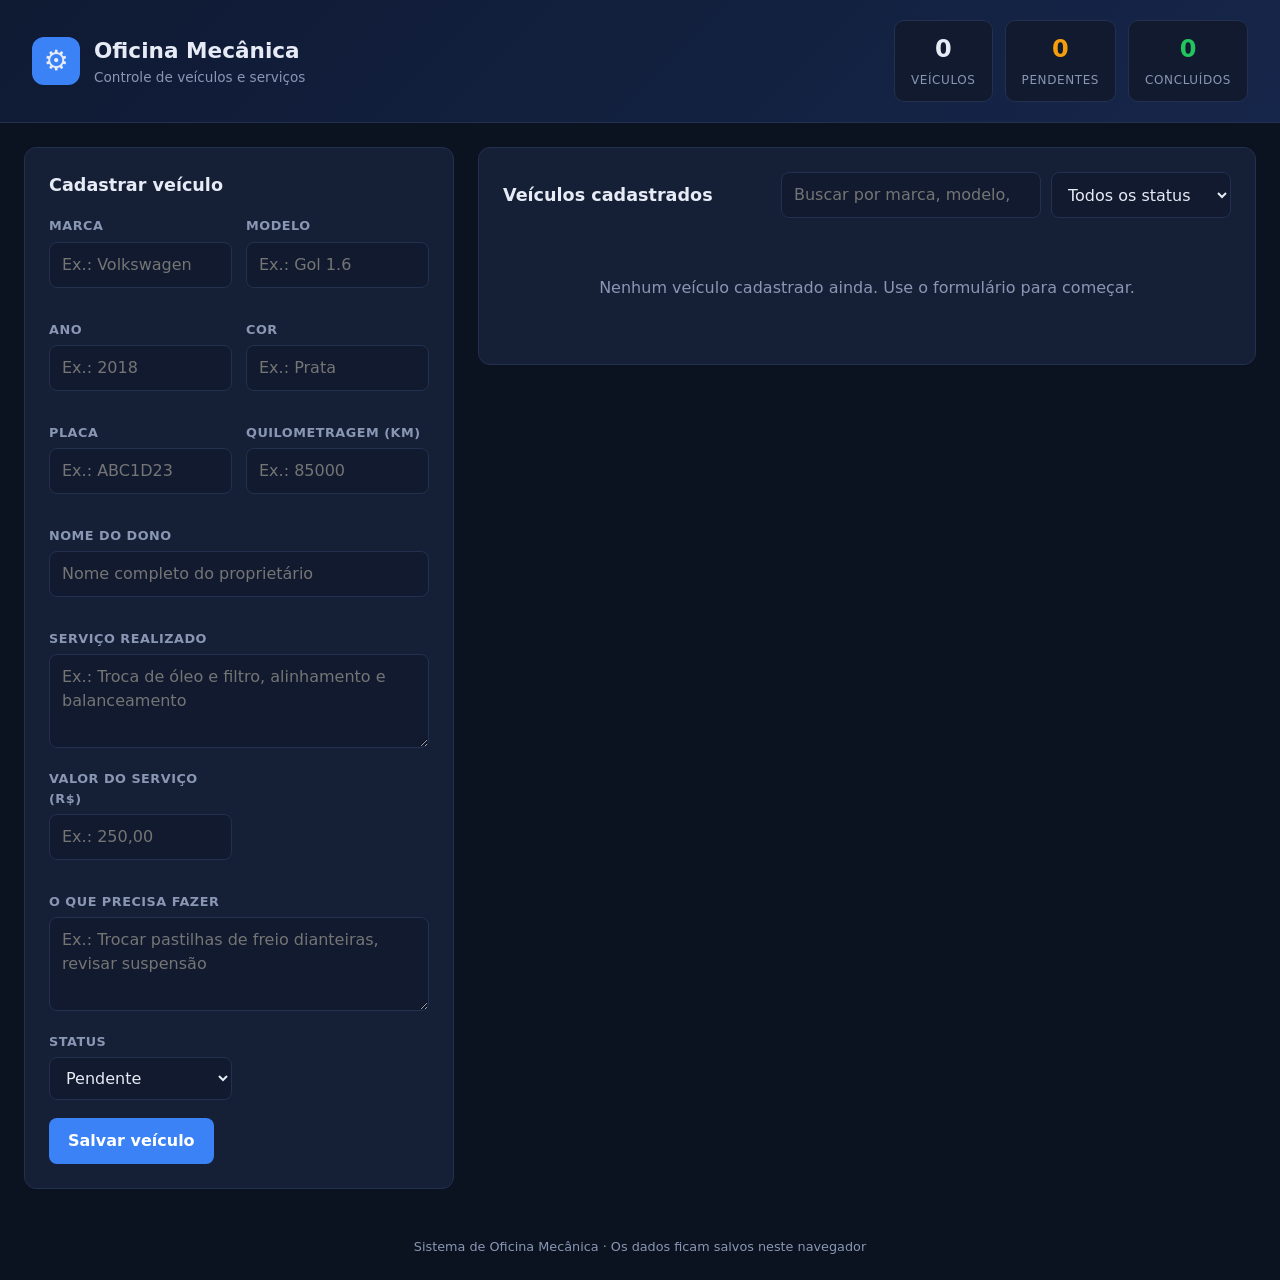
==== Auto_Repair_Shop/index.html @ dbc44ff7 "feat: initialize Auto Repair Shop project with HTML, CSS, and JavaScript - Add index.html for the ma" ====
<!DOCTYPE html>
<html lang="pt-BR">
<head>
  <meta charset="UTF-8">
  <meta name="viewport" content="width=device-width, initial-scale=1.0">
  <title>Oficina Mecânica - Gestão de Veículos</title>
  <link rel="stylesheet" href="style.css">
</head>
<body>
  <header class="topbar">
    <div class="brand">
      <span class="brand-icon" aria-hidden="true">&#9881;</span>
      <div>
        <h1>Oficina Mecânica</h1>
        <p>Controle de veículos e serviços</p>
      </div>
    </div>
    <div class="stats">
      <div class="stat">
        <span class="stat-value" id="statTotal">0</span>
        <span class="stat-label">Veículos</span>
      </div>
      <div class="stat">
        <span class="stat-value pending" id="statPendentes">0</span>
        <span class="stat-label">Pendentes</span>
      </div>
      <div class="stat">
        <span class="stat-value done" id="statConcluidos">0</span>
        <span class="stat-label">Concluídos</span>
      </div>
    </div>
  </header>

  <main class="layout">
    <section class="card form-card">
      <h2 id="formTitle">Cadastrar veículo</h2>
      <form id="veiculoForm" novalidate>
        <input type="hidden" id="veiculoId">

        <div class="grid">
          <div class="field">
            <label for="marca">Marca</label>
            <input type="text" id="marca" placeholder="Ex.: Volkswagen" maxlength="40" required>
            <small class="error" id="erro-marca"></small>
          </div>

          <div class="field">
            <label for="modelo">Modelo</label>
            <input type="text" id="modelo" placeholder="Ex.: Gol 1.6" maxlength="40" required>
            <small class="error" id="erro-modelo"></small>
          </div>

          <div class="field">
            <label for="ano">Ano</label>
            <input type="number" id="ano" placeholder="Ex.: 2018" min="1900" required>
            <small class="error" id="erro-ano"></small>
          </div>

          <div class="field">
            <label for="cor">Cor</label>
            <input type="text" id="cor" placeholder="Ex.: Prata" maxlength="30" required>
            <small class="error" id="erro-cor"></small>
          </div>

          <div class="field">
            <label for="placa">Placa</label>
            <input type="text" id="placa" placeholder="Ex.: ABC1D23" maxlength="8" required>
            <small class="error" id="erro-placa"></small>
          </div>

          <div class="field">
            <label for="quilometragem">Quilometragem (km)</label>
            <input type="number" id="quilometragem" placeholder="Ex.: 85000" min="0" step="1" required>
            <small class="error" id="erro-quilometragem"></small>
          </div>

          <div class="field span-2">
            <label for="dono">Nome do dono</label>
            <input type="text" id="dono" placeholder="Nome completo do proprietário" maxlength="80" required>
            <small class="error" id="erro-dono"></small>
          </div>

          <div class="field span-2">
            <label for="servicoRealizado">Serviço realizado</label>
            <textarea id="servicoRealizado" rows="3" placeholder="Ex.: Troca de óleo e filtro, alinhamento e balanceamento" maxlength="500"></textarea>
          </div>

          <div class="field">
            <label for="valorServico">Valor do serviço (R$)</label>
            <input type="number" id="valorServico" placeholder="Ex.: 250,00" min="0" step="0.01" required>
            <small class="error" id="erro-valorServico"></small>
          </div>

          <div class="field span-2">
            <label for="precisaFazer">O que precisa fazer</label>
            <textarea id="precisaFazer" rows="3" placeholder="Ex.: Trocar pastilhas de freio dianteiras, revisar suspensão" maxlength="500"></textarea>
          </div>

          <div class="field">
            <label for="status">Status</label>
            <select id="status">
              <option value="pendente">Pendente</option>
              <option value="andamento">Em andamento</option>
              <option value="concluido">Concluído</option>
            </select>
          </div>
        </div>

        <div class="actions">
          <button type="submit" class="btn primary" id="btnSalvar">Salvar veículo</button>
          <button type="button" class="btn ghost" id="btnCancelar" hidden>Cancelar edição</button>
        </div>
      </form>
    </section>

    <section class="card list-card">
      <div class="list-header">
        <h2>Veículos cadastrados</h2>
        <div class="filters">
          <input type="search" id="busca" placeholder="Buscar por marca, modelo, dono...">
          <select id="filtroStatus" aria-label="Filtrar por status">
            <option value="todos">Todos os status</option>
            <option value="pendente">Pendente</option>
            <option value="andamento">Em andamento</option>
            <option value="concluido">Concluído</option>
          </select>
        </div>
      </div>

      <div id="lista" class="lista" aria-live="polite"></div>
    </section>
  </main>

  <section id="ordemImpressao" class="ordem-impressao" aria-hidden="true"></section>

  <footer class="footer">
    Sistema de Oficina Mecânica &middot; Os dados ficam salvos neste navegador
  </footer>

  <script src="app.js"></script>
</body>
</html>
---- Auto_Repair_Shop/style.css ----
:root {
  --bg: #0b1220;
  --bg-soft: #111a2e;
  --card: #151f36;
  --card-border: #23304f;
  --text: #e6ebf5;
  --muted: #8a97b4;
  --accent: #3b82f6;
  --accent-hover: #2563eb;
  --danger: #ef4444;
  --pending: #f59e0b;
  --progress: #38bdf8;
  --done: #22c55e;
  --radius: 12px;
}

* {
  box-sizing: border-box;
  margin: 0;
  padding: 0;
}

body {
  font-family: "Segoe UI", system-ui, -apple-system, Roboto, Arial, sans-serif;
  background: var(--bg);
  color: var(--text);
  min-height: 100vh;
  line-height: 1.5;
}

/* Topbar */
.topbar {
  display: flex;
  align-items: center;
  justify-content: space-between;
  flex-wrap: wrap;
  gap: 16px;
  padding: 20px 32px;
  background: linear-gradient(135deg, #0f1a33, #16264a);
  border-bottom: 1px solid var(--card-border);
}

.brand {
  display: flex;
  align-items: center;
  gap: 14px;
}

.brand-icon {
  display: grid;
  place-items: center;
  width: 48px;
  height: 48px;
  font-size: 28px;
  background: var(--accent);
  border-radius: 12px;
}

.brand h1 {
  font-size: 1.35rem;
}

.brand p {
  color: var(--muted);
  font-size: 0.85rem;
}

.stats {
  display: flex;
  gap: 12px;
}

.stat {
  min-width: 96px;
  padding: 10px 16px;
  text-align: center;
  background: var(--bg-soft);
  border: 1px solid var(--card-border);
  border-radius: 10px;
}

.stat-value {
  display: block;
  font-size: 1.5rem;
  font-weight: 700;
}

.stat-value.pending { color: var(--pending); }
.stat-value.done { color: var(--done); }

.stat-label {
  color: var(--muted);
  font-size: 0.75rem;
  text-transform: uppercase;
  letter-spacing: 0.05em;
}

/* Layout */
.layout {
  display: grid;
  grid-template-columns: minmax(320px, 430px) 1fr;
  gap: 24px;
  max-width: 1300px;
  margin: 24px auto;
  padding: 0 24px;
  align-items: start;
}

.card {
  background: var(--card);
  border: 1px solid var(--card-border);
  border-radius: var(--radius);
  padding: 24px;
}

.card h2 {
  font-size: 1.1rem;
  margin-bottom: 18px;
}

.form-card {
  position: sticky;
  top: 16px;
}

/* Form */
.grid {
  display: grid;
  grid-template-columns: 1fr 1fr;
  gap: 14px;
}

.span-2 {
  grid-column: span 2;
}

.field label {
  display: block;
  margin-bottom: 6px;
  color: var(--muted);
  font-size: 0.8rem;
  font-weight: 600;
  text-transform: uppercase;
  letter-spacing: 0.04em;
}

input,
select,
textarea {
  width: 100%;
  padding: 10px 12px;
  font: inherit;
  color: var(--text);
  background: var(--bg-soft);
  border: 1px solid var(--card-border);
  border-radius: 8px;
  outline: none;
  transition: border-color 0.15s, box-shadow 0.15s;
}

textarea {
  resize: vertical;
}

input:focus,
select:focus,
textarea:focus {
  border-color: var(--accent);
  box-shadow: 0 0 0 3px rgba(59, 130, 246, 0.25);
}

input.invalid {
  border-color: var(--danger);
}

.error {
  display: block;
  min-height: 14px;
  margin-top: 4px;
  color: var(--danger);
  font-size: 0.75rem;
}

.actions {
  display: flex;
  gap: 10px;
  margin-top: 18px;
}

.btn {
  padding: 10px 18px;
  font: inherit;
  font-weight: 600;
  border: 1px solid transparent;
  border-radius: 8px;
  cursor: pointer;
  transition: background 0.15s, border-color 0.15s;
}

.btn.primary {
  color: #fff;
  background: var(--accent);
}

.btn.primary:hover {
  background: var(--accent-hover);
}

.btn.ghost {
  color: var(--text);
  background: transparent;
  border-color: var(--card-border);
}

.btn.ghost:hover {
  background: var(--bg-soft);
}

.btn.small {
  padding: 6px 12px;
  font-size: 0.8rem;
}

.btn.danger {
  color: var(--danger);
  background: transparent;
  border-color: rgba(239, 68, 68, 0.4);
}

.btn.danger:hover {
  background: rgba(239, 68, 68, 0.12);
}

/* Lista */
.list-header {
  display: flex;
  align-items: center;
  justify-content: space-between;
  flex-wrap: wrap;
  gap: 12px;
  margin-bottom: 18px;
}

.list-header h2 {
  margin-bottom: 0;
}

.filters {
  display: flex;
  gap: 10px;
  flex: 1;
  justify-content: flex-end;
  min-width: 260px;
}

.filters input {
  max-width: 260px;
}

.filters select {
  max-width: 180px;
}

.lista {
  display: grid;
  gap: 14px;
}

.vehicle {
  padding: 18px;
  background: var(--bg-soft);
  border: 1px solid var(--card-border);
  border-left: 4px solid var(--pending);
  border-radius: 10px;
}

.vehicle.andamento { border-left-color: var(--progress); }
.vehicle.concluido { border-left-color: var(--done); }

.vehicle-head {
  display: flex;
  align-items: flex-start;
  justify-content: space-between;
  gap: 12px;
  margin-bottom: 12px;
}

.vehicle-title {
  font-size: 1.05rem;
  font-weight: 700;
}

.vehicle-owner {
  color: var(--muted);
  font-size: 0.85rem;
}

.badge {
  padding: 4px 10px;
  font-size: 0.72rem;
  font-weight: 700;
  text-transform: uppercase;
  letter-spacing: 0.05em;
  white-space: nowrap;
  border-radius: 999px;
}

.badge.pendente { color: var(--pending); background: rgba(245, 158, 11, 0.15); }
.badge.andamento { color: var(--progress); background: rgba(56, 189, 248, 0.15); }
.badge.concluido { color: var(--done); background: rgba(34, 197, 94, 0.15); }

.chips {
  display: flex;
  flex-wrap: wrap;
  gap: 8px;
  margin-bottom: 12px;
}

.chip {
  padding: 3px 10px;
  color: var(--muted);
  font-size: 0.78rem;
  background: var(--card);
  border: 1px solid var(--card-border);
  border-radius: 6px;
}

.chip strong {
  color: var(--text);
}

.info {
  margin-bottom: 10px;
}

.info h3 {
  margin-bottom: 2px;
  color: var(--muted);
  font-size: 0.72rem;
  text-transform: uppercase;
  letter-spacing: 0.05em;
}

.info p {
  font-size: 0.9rem;
  white-space: pre-wrap;
  word-break: break-word;
}

.info p.empty {
  color: var(--muted);
  font-style: italic;
}

.vehicle-actions {
  display: flex;
  flex-wrap: wrap;
  gap: 8px;
  margin-top: 12px;
}

.vazio {
  padding: 40px 16px;
  color: var(--muted);
  text-align: center;
}

.footer {
  padding: 24px;
  color: var(--muted);
  font-size: 0.8rem;
  text-align: center;
}

.ordem-impressao {
  display: none;
}

/* Responsivo */
@media (max-width: 900px) {
  .layout {
    grid-template-columns: 1fr;
  }

  .form-card {
    position: static;
  }

  .topbar {
    padding: 16px;
  }

  .filters {
    justify-content: stretch;
  }

  .filters input,
  .filters select {
    max-width: none;
  }
}

@media (max-width: 480px) {
  .grid {
    grid-template-columns: 1fr;
  }

  .span-2 {
    grid-column: span 1;
  }

  .stats {
    width: 100%;
  }

  .stat {
    flex: 1;
    min-width: 0;
  }
}

@media print {
  body {
    min-height: 0;
    color: #111;
    background: #fff;
  }

  body > * {
    display: none !important;
  }

  #ordemImpressao {
    display: block !important;
    padding: 12mm;
    color: #111;
    font-family: Arial, sans-serif;
  }

  #ordemImpressao h1 {
    margin-bottom: 4px;
    text-align: center;
    font-size: 24px;
  }

  #ordemImpressao h2 {
    margin-bottom: 12px;
    font-size: 16px;
  }

  .ordem-numero {
    margin-bottom: 24px;
    text-align: center;
  }

  .ordem-secao {
    margin-bottom: 24px;
  }

  .ordem-grid {
    display: grid;
    grid-template-columns: 1fr 1fr;
    gap: 12px;
  }

  .ordem-campo {
    display: flex;
    flex-direction: column;
    gap: 4px;
    padding-bottom: 6px;
    border-bottom: 1px solid #bbb;
  }

  .ordem-secao .info {
    margin-bottom: 14px;
  }

  .ordem-secao .info h3 {
    color: #444;
  }

  .ordem-valor {
    margin: 18px 0 8px;
    font-size: 18px;
    font-weight: 700;
  }

  .ordem-assinaturas {
    display: grid;
    grid-template-columns: 1fr 1fr;
    gap: 24px;
    margin-top: 72px;
    text-align: center;
    white-space: pre-line;
  }
}
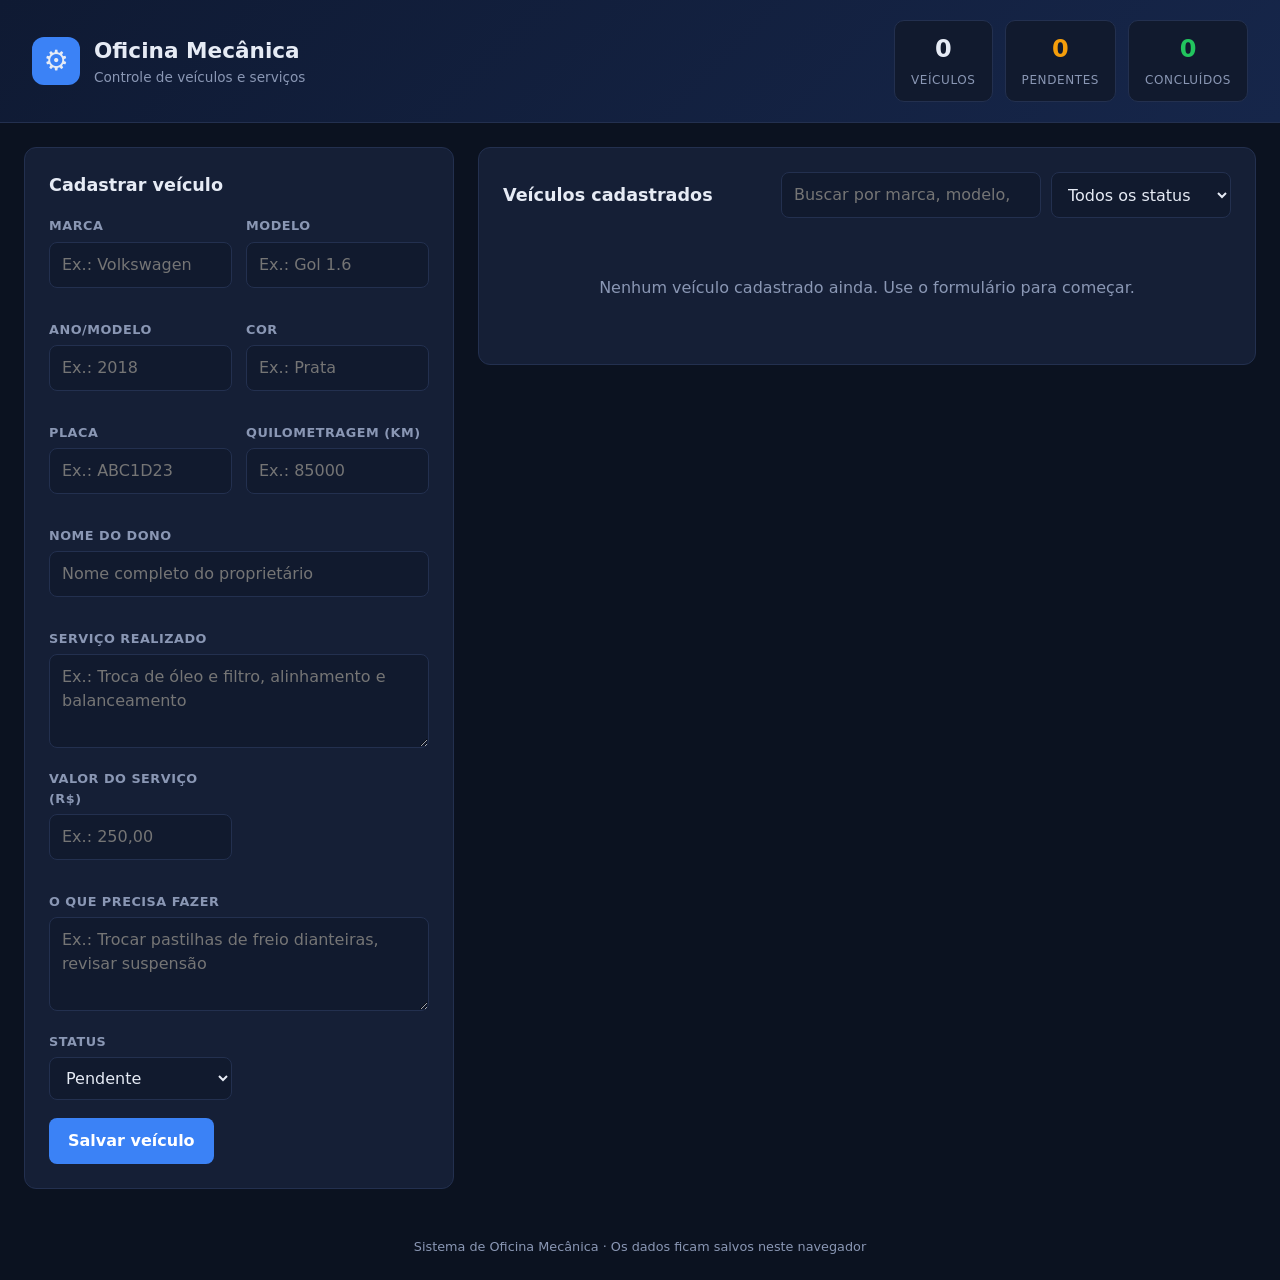
==== commit 61d11e3d: "adiciona rótulo "Ano/Modelo" ao campo de entrada do ano no formulário" ====
--- a/Auto_Repair_Shop/index.html
+++ b/Auto_Repair_Shop/index.html
@@ -51,7 +51,7 @@
           </div>
 
           <div class="field">
-            <label for="ano">Ano</label>
+            <label for="ano">Ano/Modelo</label>
             <input type="number" id="ano" placeholder="Ex.: 2018" min="1900" required>
             <small class="error" id="erro-ano"></small>
           </div>
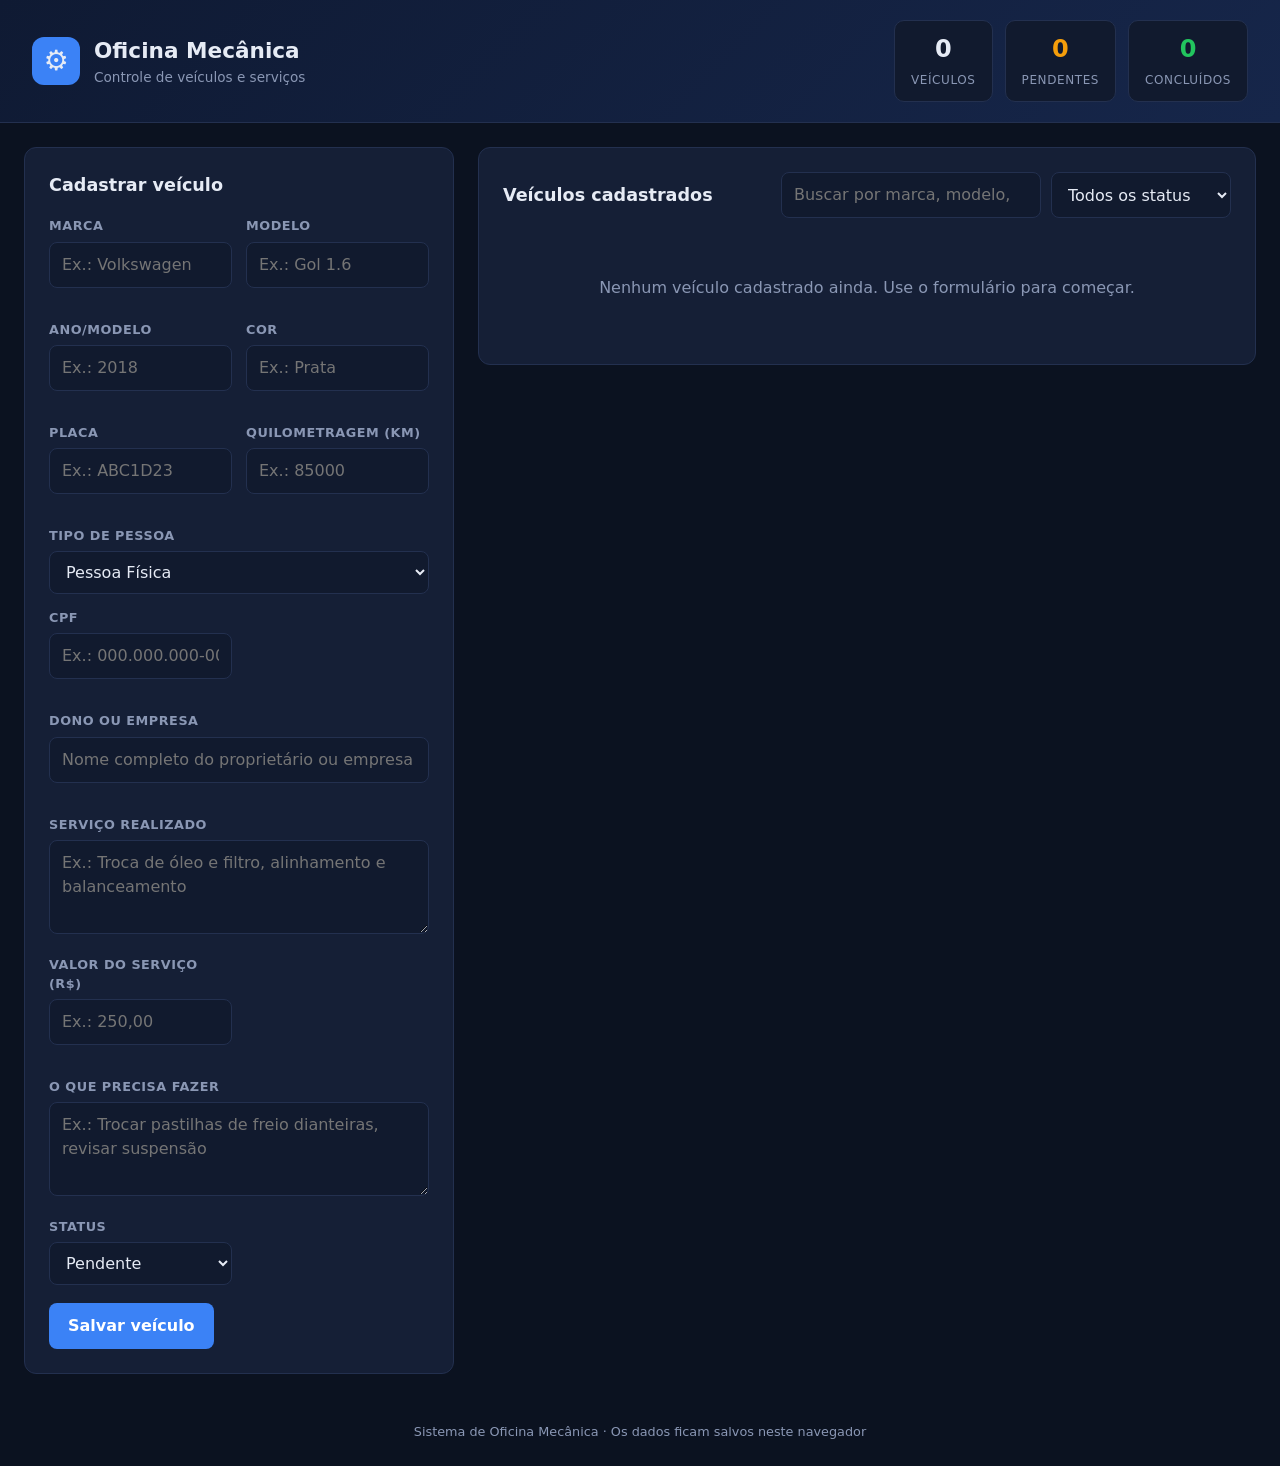
==== commit 064d7ba8: "adiciona campos para seleção de tipo de pessoa e CPF/CNPJ no formulário de cadastro." ====
--- a/Auto_Repair_Shop/index.html
+++ b/Auto_Repair_Shop/index.html
@@ -75,8 +75,28 @@
           </div>
 
           <div class="field span-2">
-            <label for="dono">Nome do dono</label>
-            <input type="text" id="dono" placeholder="Nome completo do proprietário" maxlength="80" required>
+            <label for="tipoPessoa">Tipo de pessoa</label>
+            <select id="tipoPessoa">
+              <option value="fisica">Pessoa Física</option>
+              <option value="juridica">Pessoa Jurídica</option>
+            </select>
+          </div>
+
+          <div class="field" id="campoCpf">
+            <label for="cpf">CPF</label>
+            <input type="text" id="cpf" placeholder="Ex.: 000.000.000-00" maxlength="14" inputmode="numeric" required>
+            <small class="error" id="erro-cpf"></small>
+          </div>
+
+          <div class="field" id="campoCnpj" hidden>
+            <label for="cnpj">CNPJ</label>
+            <input type="text" id="cnpj" placeholder="Ex.: 00.000.000/0000-00" maxlength="18" inputmode="numeric" disabled>
+            <small class="error" id="erro-cnpj"></small>
+          </div>
+
+          <div class="field span-2">
+            <label for="dono">Dono ou Empresa</label>
+            <input type="text" id="dono" placeholder="Nome completo do proprietário ou empresa" maxlength="80" required>
             <small class="error" id="erro-dono"></small>
           </div>
 
@@ -137,6 +157,23 @@
     Sistema de Oficina Mecânica &middot; Os dados ficam salvos neste navegador
   </footer>
 
+  <script>
+    const tipoPessoa = document.getElementById('tipoPessoa');
+    const campoCpf = document.getElementById('campoCpf');
+    const campoCnpj = document.getElementById('campoCnpj');
+    const cpf = document.getElementById('cpf');
+    const cnpj = document.getElementById('cnpj');
+
+    tipoPessoa.addEventListener('change', () => {
+      const pessoaFisica = tipoPessoa.value === 'fisica';
+      campoCpf.hidden = !pessoaFisica;
+      campoCnpj.hidden = pessoaFisica;
+      cpf.disabled = !pessoaFisica;
+      cpf.required = pessoaFisica;
+      cnpj.disabled = pessoaFisica;
+      cnpj.required = !pessoaFisica;
+    });
+  </script>
   <script src="app.js"></script>
 </body>
 </html>
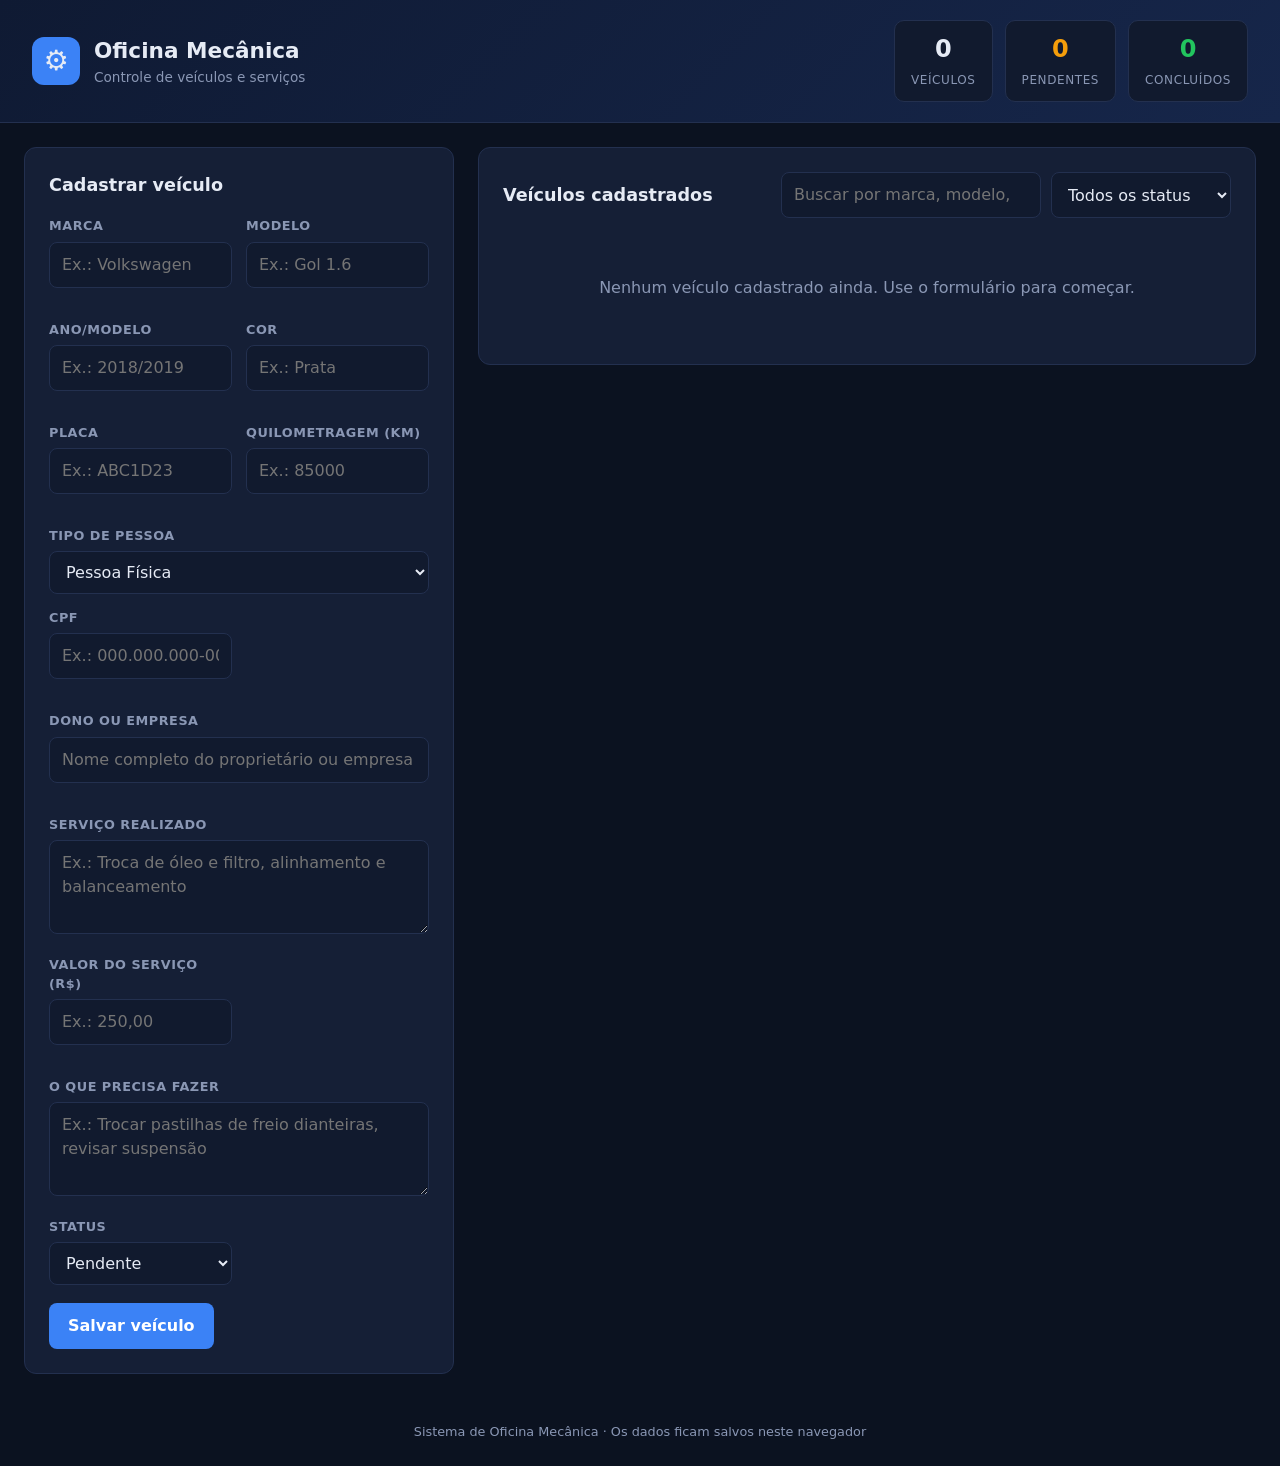
==== commit 1f81d182: "atualiza placeholder do campo "Ano/Modelo" para incluir intervalo de anos." ====
--- a/Auto_Repair_Shop/index.html
+++ b/Auto_Repair_Shop/index.html
@@ -52,7 +52,7 @@
 
           <div class="field">
             <label for="ano">Ano/Modelo</label>
-            <input type="number" id="ano" placeholder="Ex.: 2018" min="1900" required>
+            <input type="number" id="ano" placeholder="Ex.: 2018/2019" min="1900" required>
             <small class="error" id="erro-ano"></small>
           </div>
 
